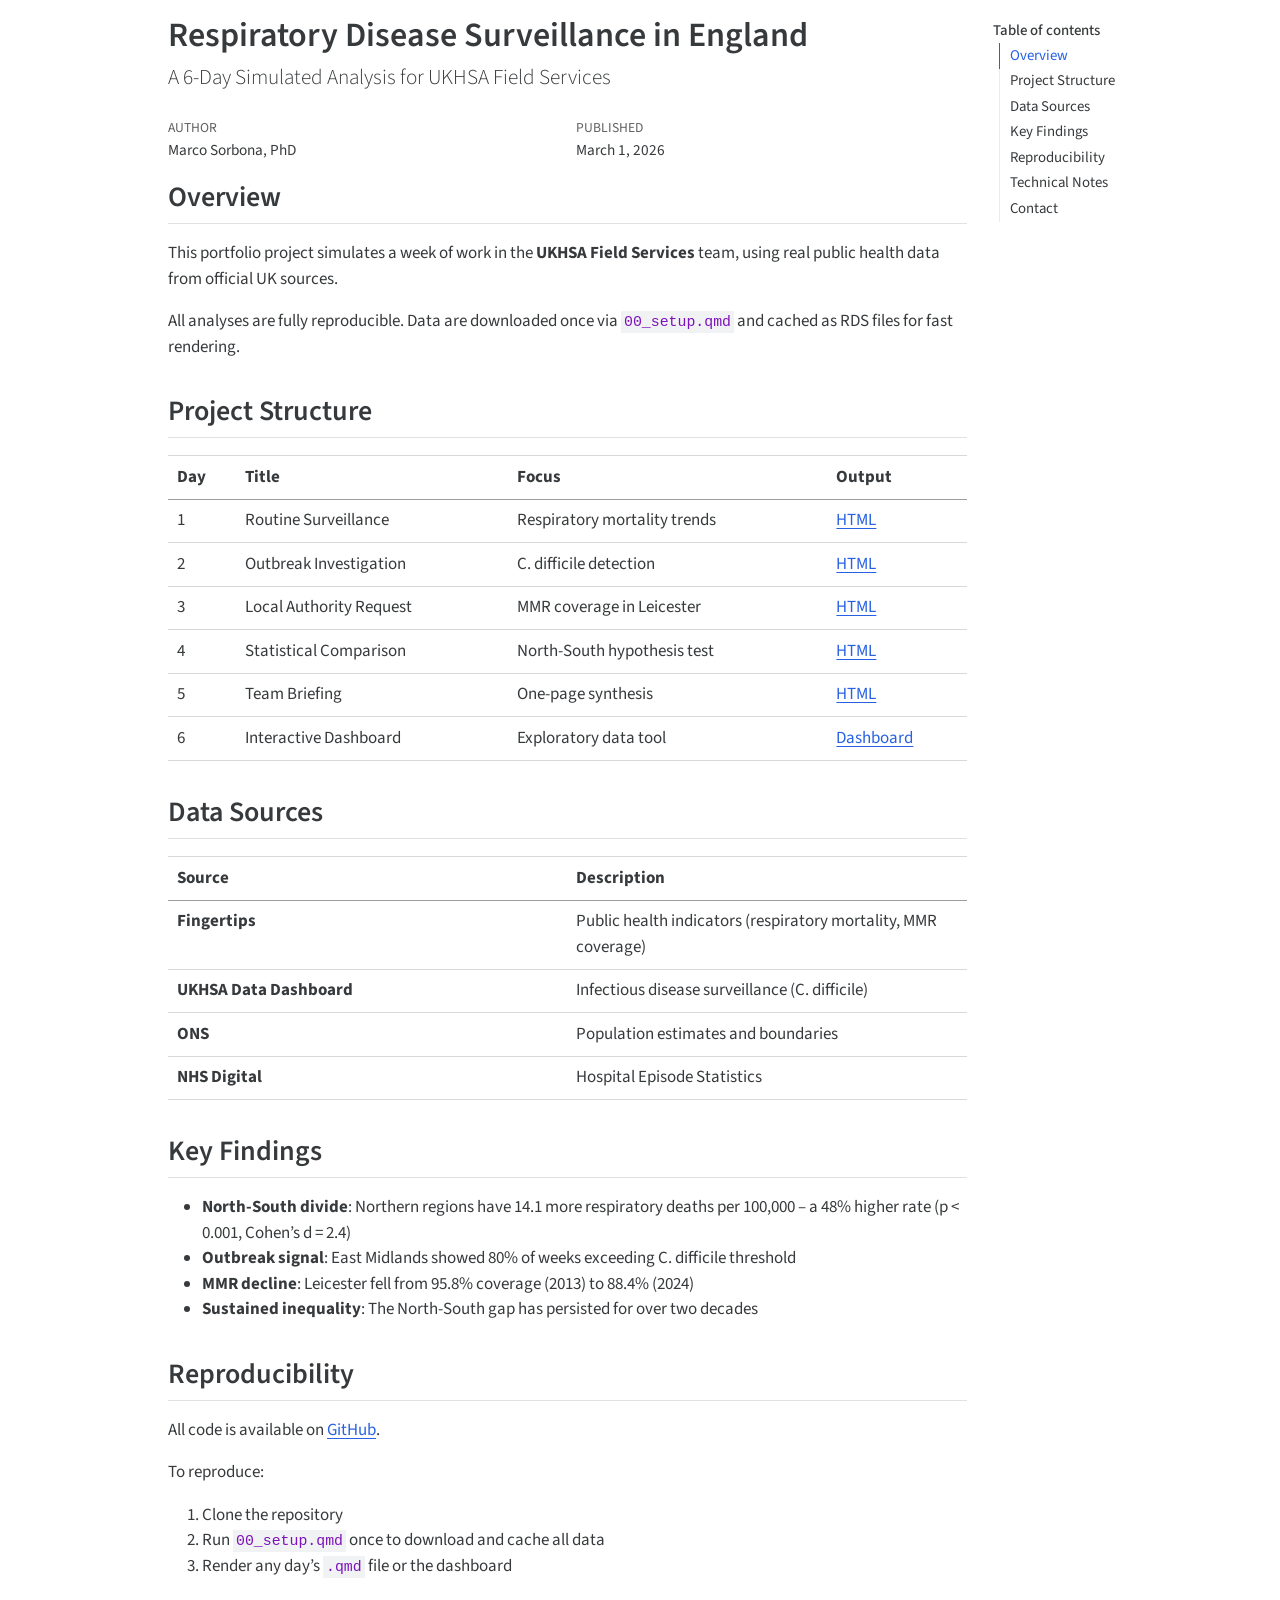
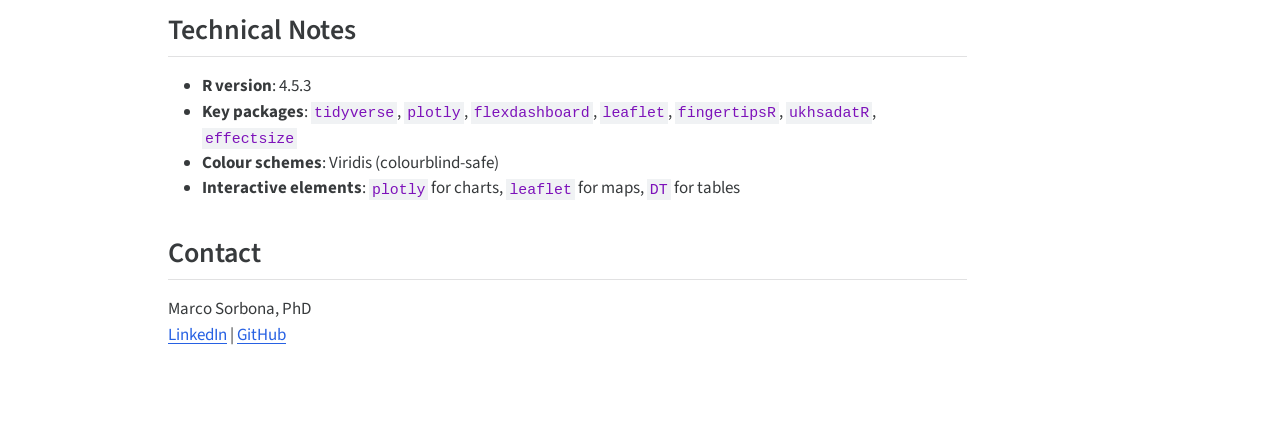
==== index.html @ 535877fd "Update .gitignore to include HTML files" ====
<!DOCTYPE html>
<html xmlns="http://www.w3.org/1999/xhtml" lang="en" xml:lang="en"><head>

<meta charset="utf-8">
<meta name="generator" content="quarto-1.8.25">

<meta name="viewport" content="width=device-width, initial-scale=1.0, user-scalable=yes">

<meta name="author" content="Marco Sorbona, PhD">
<meta name="dcterms.date" content="2026-03-01">

<title>Respiratory Disease Surveillance in England</title>
<style>
code{white-space: pre-wrap;}
span.smallcaps{font-variant: small-caps;}
div.columns{display: flex; gap: min(4vw, 1.5em);}
div.column{flex: auto; overflow-x: auto;}
div.hanging-indent{margin-left: 1.5em; text-indent: -1.5em;}
ul.task-list{list-style: none;}
ul.task-list li input[type="checkbox"] {
  width: 0.8em;
  margin: 0 0.8em 0.2em -1em; /* quarto-specific, see https://github.com/quarto-dev/quarto-cli/issues/4556 */ 
  vertical-align: middle;
}
</style>


<script src="index_files/libs/clipboard/clipboard.min.js"></script>
<script src="index_files/libs/quarto-html/quarto.js" type="module"></script>
<script src="index_files/libs/quarto-html/tabsets/tabsets.js" type="module"></script>
<script src="index_files/libs/quarto-html/axe/axe-check.js" type="module"></script>
<script src="index_files/libs/quarto-html/popper.min.js"></script>
<script src="index_files/libs/quarto-html/tippy.umd.min.js"></script>
<script src="index_files/libs/quarto-html/anchor.min.js"></script>
<link href="index_files/libs/quarto-html/tippy.css" rel="stylesheet">
<link href="index_files/libs/quarto-html/quarto-syntax-highlighting-7b89279ff1a6dce999919e0e67d4d9ec.css" rel="stylesheet" id="quarto-text-highlighting-styles">
<script src="index_files/libs/bootstrap/bootstrap.min.js"></script>
<link href="index_files/libs/bootstrap/bootstrap-icons.css" rel="stylesheet">
<link href="index_files/libs/bootstrap/bootstrap-4d7f0bce1131f3e5f9547cd857cfbfc8.min.css" rel="stylesheet" append-hash="true" id="quarto-bootstrap" data-mode="light">


</head>

<body class="quarto-light">

<div id="quarto-content" class="page-columns page-rows-contents page-layout-article">
<div id="quarto-margin-sidebar" class="sidebar margin-sidebar">
  <nav id="TOC" role="doc-toc" class="toc-active">
    <h2 id="toc-title">Table of contents</h2>
   
  <ul>
  <li><a href="#overview" id="toc-overview" class="nav-link active" data-scroll-target="#overview">Overview</a></li>
  <li><a href="#project-structure" id="toc-project-structure" class="nav-link" data-scroll-target="#project-structure">Project Structure</a></li>
  <li><a href="#data-sources" id="toc-data-sources" class="nav-link" data-scroll-target="#data-sources">Data Sources</a></li>
  <li><a href="#key-findings" id="toc-key-findings" class="nav-link" data-scroll-target="#key-findings">Key Findings</a></li>
  <li><a href="#reproducibility" id="toc-reproducibility" class="nav-link" data-scroll-target="#reproducibility">Reproducibility</a></li>
  <li><a href="#technical-notes" id="toc-technical-notes" class="nav-link" data-scroll-target="#technical-notes">Technical Notes</a></li>
  <li><a href="#contact" id="toc-contact" class="nav-link" data-scroll-target="#contact">Contact</a></li>
  </ul>
</nav>
</div>
<main class="content" id="quarto-document-content">

<header id="title-block-header" class="quarto-title-block default">
<div class="quarto-title">
<h1 class="title">Respiratory Disease Surveillance in England</h1>
<p class="subtitle lead">A 6‑Day Simulated Analysis for UKHSA Field Services</p>
</div>



<div class="quarto-title-meta">

    <div>
    <div class="quarto-title-meta-heading">Author</div>
    <div class="quarto-title-meta-contents">
             <p>Marco Sorbona, PhD </p>
          </div>
  </div>
    
    <div>
    <div class="quarto-title-meta-heading">Published</div>
    <div class="quarto-title-meta-contents">
      <p class="date">March 1, 2026</p>
    </div>
  </div>
  
    
  </div>
  


</header>


<section id="overview" class="level2">
<h2 class="anchored" data-anchor-id="overview">Overview</h2>
<p>This portfolio project simulates a week of work in the <strong>UKHSA Field Services</strong> team, using real public health data from official UK sources.</p>
<p>All analyses are fully reproducible. Data are downloaded once via <code>00_setup.qmd</code> and cached as RDS files for fast rendering.</p>
</section>
<section id="project-structure" class="level2">
<h2 class="anchored" data-anchor-id="project-structure">Project Structure</h2>
<table class="caption-top table">
<thead>
<tr class="header">
<th>Day</th>
<th>Title</th>
<th>Focus</th>
<th>Output</th>
</tr>
</thead>
<tbody>
<tr class="odd">
<td>1</td>
<td>Routine Surveillance</td>
<td>Respiratory mortality trends</td>
<td><a href="https://marcosorbona.github.io/ukhsa-respiratory-and-otbreak-surveillance/01_day1_surveillance.html">HTML</a></td>
</tr>
<tr class="even">
<td>2</td>
<td>Outbreak Investigation</td>
<td>C. difficile detection</td>
<td><a href="https://marcosorbona.github.io/ukhsa-respiratory-and-otbreak-surveillance/02_day2_outbreak.html">HTML</a></td>
</tr>
<tr class="odd">
<td>3</td>
<td>Local Authority Request</td>
<td>MMR coverage in Leicester</td>
<td><a href="https://marcosorbona.github.io/ukhsa-respiratory-and-otbreak-surveillance/03_day3_data_request.html">HTML</a></td>
</tr>
<tr class="even">
<td>4</td>
<td>Statistical Comparison</td>
<td>North‑South hypothesis test</td>
<td><a href="https://marcosorbona.github.io/ukhsa-respiratory-and-otbreak-surveillance/04_day4_statistical.html">HTML</a></td>
</tr>
<tr class="odd">
<td>5</td>
<td>Team Briefing</td>
<td>One‑page synthesis</td>
<td><a href="https://marcosorbona.github.io/ukhsa-respiratory-and-otbreak-surveillance/05_day5_briefing.pdf">HTML</a></td>
</tr>
<tr class="even">
<td>6</td>
<td>Interactive Dashboard</td>
<td>Exploratory data tool</td>
<td><a href="https://marcosorbona.github.io/ukhsa-respiratory-and-otbreak-surveillance/06_day6_dashboard.html">Dashboard</a></td>
</tr>
</tbody>
</table>
</section>
<section id="data-sources" class="level2">
<h2 class="anchored" data-anchor-id="data-sources">Data Sources</h2>
<table class="caption-top table">
<colgroup>
<col style="width: 50%">
<col style="width: 50%">
</colgroup>
<thead>
<tr class="header">
<th>Source</th>
<th>Description</th>
</tr>
</thead>
<tbody>
<tr class="odd">
<td><strong>Fingertips</strong></td>
<td>Public health indicators (respiratory mortality, MMR coverage)</td>
</tr>
<tr class="even">
<td><strong>UKHSA Data Dashboard</strong></td>
<td>Infectious disease surveillance (C. difficile)</td>
</tr>
<tr class="odd">
<td><strong>ONS</strong></td>
<td>Population estimates and boundaries</td>
</tr>
<tr class="even">
<td><strong>NHS Digital</strong></td>
<td>Hospital Episode Statistics</td>
</tr>
</tbody>
</table>
</section>
<section id="key-findings" class="level2">
<h2 class="anchored" data-anchor-id="key-findings">Key Findings</h2>
<ul>
<li><strong>North‑South divide</strong>: Northern regions have 14.1 more respiratory deaths per 100,000 – a 48% higher rate (p &lt; 0.001, Cohen’s d = 2.4)</li>
<li><strong>Outbreak signal</strong>: East Midlands showed 80% of weeks exceeding C. difficile threshold</li>
<li><strong>MMR decline</strong>: Leicester fell from 95.8% coverage (2013) to 88.4% (2024)</li>
<li><strong>Sustained inequality</strong>: The North‑South gap has persisted for over two decades</li>
</ul>
</section>
<section id="reproducibility" class="level2">
<h2 class="anchored" data-anchor-id="reproducibility">Reproducibility</h2>
<p>All code is available on <a href="https://github.com/MarcoSorbona/ukhsa-respiratory-and-otbreak-surveillance">GitHub</a>.</p>
<p>To reproduce:</p>
<ol type="1">
<li>Clone the repository</li>
<li>Run <code>00_setup.qmd</code> once to download and cache all data</li>
<li>Render any day’s <code>.qmd</code> file or the dashboard</li>
</ol>
</section>
<section id="technical-notes" class="level2">
<h2 class="anchored" data-anchor-id="technical-notes">Technical Notes</h2>
<ul>
<li><strong>R version</strong>: 4.5.3</li>
<li><strong>Key packages</strong>: <code>tidyverse</code>, <code>plotly</code>, <code>flexdashboard</code>, <code>leaflet</code>, <code>fingertipsR</code>, <code>ukhsadatR</code>, <code>effectsize</code></li>
<li><strong>Colour schemes</strong>: Viridis (colourblind‑safe)</li>
<li><strong>Interactive elements</strong>: <code>plotly</code> for charts, <code>leaflet</code> for maps, <code>DT</code> for tables</li>
</ul>
</section>
<section id="contact" class="level2">
<h2 class="anchored" data-anchor-id="contact">Contact</h2>
<p>Marco Sorbona, PhD<br>
<a href="https://linkedin.com/in/marco-sorbona-PhD">LinkedIn</a> | <a href="https://github.com/MarcoSorbona">GitHub</a></p>
</section>

</main>
<!-- /main column -->
<script id="quarto-html-after-body" type="application/javascript">
  window.document.addEventListener("DOMContentLoaded", function (event) {
    const icon = "";
    const anchorJS = new window.AnchorJS();
    anchorJS.options = {
      placement: 'right',
      icon: icon
    };
    anchorJS.add('.anchored');
    const isCodeAnnotation = (el) => {
      for (const clz of el.classList) {
        if (clz.startsWith('code-annotation-')) {                     
          return true;
        }
      }
      return false;
    }
    const onCopySuccess = function(e) {
      // button target
      const button = e.trigger;
      // don't keep focus
      button.blur();
      // flash "checked"
      button.classList.add('code-copy-button-checked');
      var currentTitle = button.getAttribute("title");
      button.setAttribute("title", "Copied!");
      let tooltip;
      if (window.bootstrap) {
        button.setAttribute("data-bs-toggle", "tooltip");
        button.setAttribute("data-bs-placement", "left");
        button.setAttribute("data-bs-title", "Copied!");
        tooltip = new bootstrap.Tooltip(button, 
          { trigger: "manual", 
            customClass: "code-copy-button-tooltip",
            offset: [0, -8]});
        tooltip.show();    
      }
      setTimeout(function() {
        if (tooltip) {
          tooltip.hide();
          button.removeAttribute("data-bs-title");
          button.removeAttribute("data-bs-toggle");
          button.removeAttribute("data-bs-placement");
        }
        button.setAttribute("title", currentTitle);
        button.classList.remove('code-copy-button-checked');
      }, 1000);
      // clear code selection
      e.clearSelection();
    }
    const getTextToCopy = function(trigger) {
      const outerScaffold = trigger.parentElement.cloneNode(true);
      const codeEl = outerScaffold.querySelector('code');
      for (const childEl of codeEl.children) {
        if (isCodeAnnotation(childEl)) {
          childEl.remove();
        }
      }
      return codeEl.innerText;
    }
    const clipboard = new window.ClipboardJS('.code-copy-button:not([data-in-quarto-modal])', {
      text: getTextToCopy
    });
    clipboard.on('success', onCopySuccess);
    if (window.document.getElementById('quarto-embedded-source-code-modal')) {
      const clipboardModal = new window.ClipboardJS('.code-copy-button[data-in-quarto-modal]', {
        text: getTextToCopy,
        container: window.document.getElementById('quarto-embedded-source-code-modal')
      });
      clipboardModal.on('success', onCopySuccess);
    }
      var localhostRegex = new RegExp(/^(?:http|https):\/\/localhost\:?[0-9]*\//);
      var mailtoRegex = new RegExp(/^mailto:/);
        var filterRegex = new RegExp('/' + window.location.host + '/');
      var isInternal = (href) => {
          return filterRegex.test(href) || localhostRegex.test(href) || mailtoRegex.test(href);
      }
      // Inspect non-navigation links and adorn them if external
     var links = window.document.querySelectorAll('a[href]:not(.nav-link):not(.navbar-brand):not(.toc-action):not(.sidebar-link):not(.sidebar-item-toggle):not(.pagination-link):not(.no-external):not([aria-hidden]):not(.dropdown-item):not(.quarto-navigation-tool):not(.about-link)');
      for (var i=0; i<links.length; i++) {
        const link = links[i];
        if (!isInternal(link.href)) {
          // undo the damage that might have been done by quarto-nav.js in the case of
          // links that we want to consider external
          if (link.dataset.originalHref !== undefined) {
            link.href = link.dataset.originalHref;
          }
        }
      }
    function tippyHover(el, contentFn, onTriggerFn, onUntriggerFn) {
      const config = {
        allowHTML: true,
        maxWidth: 500,
        delay: 100,
        arrow: false,
        appendTo: function(el) {
            return el.parentElement;
        },
        interactive: true,
        interactiveBorder: 10,
        theme: 'quarto',
        placement: 'bottom-start',
      };
      if (contentFn) {
        config.content = contentFn;
      }
      if (onTriggerFn) {
        config.onTrigger = onTriggerFn;
      }
      if (onUntriggerFn) {
        config.onUntrigger = onUntriggerFn;
      }
      window.tippy(el, config); 
    }
    const noterefs = window.document.querySelectorAll('a[role="doc-noteref"]');
    for (var i=0; i<noterefs.length; i++) {
      const ref = noterefs[i];
      tippyHover(ref, function() {
        // use id or data attribute instead here
        let href = ref.getAttribute('data-footnote-href') || ref.getAttribute('href');
        try { href = new URL(href).hash; } catch {}
        const id = href.replace(/^#\/?/, "");
        const note = window.document.getElementById(id);
        if (note) {
          return note.innerHTML;
        } else {
          return "";
        }
      });
    }
    const xrefs = window.document.querySelectorAll('a.quarto-xref');
    const processXRef = (id, note) => {
      // Strip column container classes
      const stripColumnClz = (el) => {
        el.classList.remove("page-full", "page-columns");
        if (el.children) {
          for (const child of el.children) {
            stripColumnClz(child);
          }
        }
      }
      stripColumnClz(note)
      if (id === null || id.startsWith('sec-')) {
        // Special case sections, only their first couple elements
        const container = document.createElement("div");
        if (note.children && note.children.length > 2) {
          container.appendChild(note.children[0].cloneNode(true));
          for (let i = 1; i < note.children.length; i++) {
            const child = note.children[i];
            if (child.tagName === "P" && child.innerText === "") {
              continue;
            } else {
              container.appendChild(child.cloneNode(true));
              break;
            }
          }
          if (window.Quarto?.typesetMath) {
            window.Quarto.typesetMath(container);
          }
          return container.innerHTML
        } else {
          if (window.Quarto?.typesetMath) {
            window.Quarto.typesetMath(note);
          }
          return note.innerHTML;
        }
      } else {
        // Remove any anchor links if they are present
        const anchorLink = note.querySelector('a.anchorjs-link');
        if (anchorLink) {
          anchorLink.remove();
        }
        if (window.Quarto?.typesetMath) {
          window.Quarto.typesetMath(note);
        }
        if (note.classList.contains("callout")) {
          return note.outerHTML;
        } else {
          return note.innerHTML;
        }
      }
    }
    for (var i=0; i<xrefs.length; i++) {
      const xref = xrefs[i];
      tippyHover(xref, undefined, function(instance) {
        instance.disable();
        let url = xref.getAttribute('href');
        let hash = undefined; 
        if (url.startsWith('#')) {
          hash = url;
        } else {
          try { hash = new URL(url).hash; } catch {}
        }
        if (hash) {
          const id = hash.replace(/^#\/?/, "");
          const note = window.document.getElementById(id);
          if (note !== null) {
            try {
              const html = processXRef(id, note.cloneNode(true));
              instance.setContent(html);
            } finally {
              instance.enable();
              instance.show();
            }
          } else {
            // See if we can fetch this
            fetch(url.split('#')[0])
            .then(res => res.text())
            .then(html => {
              const parser = new DOMParser();
              const htmlDoc = parser.parseFromString(html, "text/html");
              const note = htmlDoc.getElementById(id);
              if (note !== null) {
                const html = processXRef(id, note);
                instance.setContent(html);
              } 
            }).finally(() => {
              instance.enable();
              instance.show();
            });
          }
        } else {
          // See if we can fetch a full url (with no hash to target)
          // This is a special case and we should probably do some content thinning / targeting
          fetch(url)
          .then(res => res.text())
          .then(html => {
            const parser = new DOMParser();
            const htmlDoc = parser.parseFromString(html, "text/html");
            const note = htmlDoc.querySelector('main.content');
            if (note !== null) {
              // This should only happen for chapter cross references
              // (since there is no id in the URL)
              // remove the first header
              if (note.children.length > 0 && note.children[0].tagName === "HEADER") {
                note.children[0].remove();
              }
              const html = processXRef(null, note);
              instance.setContent(html);
            } 
          }).finally(() => {
            instance.enable();
            instance.show();
          });
        }
      }, function(instance) {
      });
    }
        let selectedAnnoteEl;
        const selectorForAnnotation = ( cell, annotation) => {
          let cellAttr = 'data-code-cell="' + cell + '"';
          let lineAttr = 'data-code-annotation="' +  annotation + '"';
          const selector = 'span[' + cellAttr + '][' + lineAttr + ']';
          return selector;
        }
        const selectCodeLines = (annoteEl) => {
          const doc = window.document;
          const targetCell = annoteEl.getAttribute("data-target-cell");
          const targetAnnotation = annoteEl.getAttribute("data-target-annotation");
          const annoteSpan = window.document.querySelector(selectorForAnnotation(targetCell, targetAnnotation));
          const lines = annoteSpan.getAttribute("data-code-lines").split(",");
          const lineIds = lines.map((line) => {
            return targetCell + "-" + line;
          })
          let top = null;
          let height = null;
          let parent = null;
          if (lineIds.length > 0) {
              //compute the position of the single el (top and bottom and make a div)
              const el = window.document.getElementById(lineIds[0]);
              top = el.offsetTop;
              height = el.offsetHeight;
              parent = el.parentElement.parentElement;
            if (lineIds.length > 1) {
              const lastEl = window.document.getElementById(lineIds[lineIds.length - 1]);
              const bottom = lastEl.offsetTop + lastEl.offsetHeight;
              height = bottom - top;
            }
            if (top !== null && height !== null && parent !== null) {
              // cook up a div (if necessary) and position it 
              let div = window.document.getElementById("code-annotation-line-highlight");
              if (div === null) {
                div = window.document.createElement("div");
                div.setAttribute("id", "code-annotation-line-highlight");
                div.style.position = 'absolute';
                parent.appendChild(div);
              }
              div.style.top = top - 2 + "px";
              div.style.height = height + 4 + "px";
              div.style.left = 0;
              let gutterDiv = window.document.getElementById("code-annotation-line-highlight-gutter");
              if (gutterDiv === null) {
                gutterDiv = window.document.createElement("div");
                gutterDiv.setAttribute("id", "code-annotation-line-highlight-gutter");
                gutterDiv.style.position = 'absolute';
                const codeCell = window.document.getElementById(targetCell);
                const gutter = codeCell.querySelector('.code-annotation-gutter');
                gutter.appendChild(gutterDiv);
              }
              gutterDiv.style.top = top - 2 + "px";
              gutterDiv.style.height = height + 4 + "px";
            }
            selectedAnnoteEl = annoteEl;
          }
        };
        const unselectCodeLines = () => {
          const elementsIds = ["code-annotation-line-highlight", "code-annotation-line-highlight-gutter"];
          elementsIds.forEach((elId) => {
            const div = window.document.getElementById(elId);
            if (div) {
              div.remove();
            }
          });
          selectedAnnoteEl = undefined;
        };
          // Handle positioning of the toggle
      window.addEventListener(
        "resize",
        throttle(() => {
          elRect = undefined;
          if (selectedAnnoteEl) {
            selectCodeLines(selectedAnnoteEl);
          }
        }, 10)
      );
      function throttle(fn, ms) {
      let throttle = false;
      let timer;
        return (...args) => {
          if(!throttle) { // first call gets through
              fn.apply(this, args);
              throttle = true;
          } else { // all the others get throttled
              if(timer) clearTimeout(timer); // cancel #2
              timer = setTimeout(() => {
                fn.apply(this, args);
                timer = throttle = false;
              }, ms);
          }
        };
      }
        // Attach click handler to the DT
        const annoteDls = window.document.querySelectorAll('dt[data-target-cell]');
        for (const annoteDlNode of annoteDls) {
          annoteDlNode.addEventListener('click', (event) => {
            const clickedEl = event.target;
            if (clickedEl !== selectedAnnoteEl) {
              unselectCodeLines();
              const activeEl = window.document.querySelector('dt[data-target-cell].code-annotation-active');
              if (activeEl) {
                activeEl.classList.remove('code-annotation-active');
              }
              selectCodeLines(clickedEl);
              clickedEl.classList.add('code-annotation-active');
            } else {
              // Unselect the line
              unselectCodeLines();
              clickedEl.classList.remove('code-annotation-active');
            }
          });
        }
    const findCites = (el) => {
      const parentEl = el.parentElement;
      if (parentEl) {
        const cites = parentEl.dataset.cites;
        if (cites) {
          return {
            el,
            cites: cites.split(' ')
          };
        } else {
          return findCites(el.parentElement)
        }
      } else {
        return undefined;
      }
    };
    var bibliorefs = window.document.querySelectorAll('a[role="doc-biblioref"]');
    for (var i=0; i<bibliorefs.length; i++) {
      const ref = bibliorefs[i];
      const citeInfo = findCites(ref);
      if (citeInfo) {
        tippyHover(citeInfo.el, function() {
          var popup = window.document.createElement('div');
          citeInfo.cites.forEach(function(cite) {
            var citeDiv = window.document.createElement('div');
            citeDiv.classList.add('hanging-indent');
            citeDiv.classList.add('csl-entry');
            var biblioDiv = window.document.getElementById('ref-' + cite);
            if (biblioDiv) {
              citeDiv.innerHTML = biblioDiv.innerHTML;
            }
            popup.appendChild(citeDiv);
          });
          return popup.innerHTML;
        });
      }
    }
  });
  </script>
</div> <!-- /content -->




</body></html>
---- index_files/libs/quarto-html/tippy.css ----
.tippy-box[data-animation=fade][data-state=hidden]{opacity:0}[data-tippy-root]{max-width:calc(100vw - 10px)}.tippy-box{position:relative;background-color:#333;color:#fff;border-radius:4px;font-size:14px;line-height:1.4;white-space:normal;outline:0;transition-property:transform,visibility,opacity}.tippy-box[data-placement^=top]>.tippy-arrow{bottom:0}.tippy-box[data-placement^=top]>.tippy-arrow:before{bottom:-7px;left:0;border-width:8px 8px 0;border-top-color:initial;transform-origin:center top}.tippy-box[data-placement^=bottom]>.tippy-arrow{top:0}.tippy-box[data-placement^=bottom]>.tippy-arrow:before{top:-7px;left:0;border-width:0 8px 8px;border-bottom-color:initial;transform-origin:center bottom}.tippy-box[data-placement^=left]>.tippy-arrow{right:0}.tippy-box[data-placement^=left]>.tippy-arrow:before{border-width:8px 0 8px 8px;border-left-color:initial;right:-7px;transform-origin:center left}.tippy-box[data-placement^=right]>.tippy-arrow{left:0}.tippy-box[data-placement^=right]>.tippy-arrow:before{left:-7px;border-width:8px 8px 8px 0;border-right-color:initial;transform-origin:center right}.tippy-box[data-inertia][data-state=visible]{transition-timing-function:cubic-bezier(.54,1.5,.38,1.11)}.tippy-arrow{width:16px;height:16px;color:#333}.tippy-arrow:before{content:"";position:absolute;border-color:transparent;border-style:solid}.tippy-content{position:relative;padding:5px 9px;z-index:1}
---- index_files/libs/quarto-html/quarto-syntax-highlighting-7b89279ff1a6dce999919e0e67d4d9ec.css ----
/* quarto syntax highlight colors */
:root {
  --quarto-hl-ot-color: #003B4F;
  --quarto-hl-at-color: #657422;
  --quarto-hl-ss-color: #20794D;
  --quarto-hl-an-color: #5E5E5E;
  --quarto-hl-fu-color: #4758AB;
  --quarto-hl-st-color: #20794D;
  --quarto-hl-cf-color: #003B4F;
  --quarto-hl-op-color: #5E5E5E;
  --quarto-hl-er-color: #AD0000;
  --quarto-hl-bn-color: #AD0000;
  --quarto-hl-al-color: #AD0000;
  --quarto-hl-va-color: #111111;
  --quarto-hl-bu-color: inherit;
  --quarto-hl-ex-color: inherit;
  --quarto-hl-pp-color: #AD0000;
  --quarto-hl-in-color: #5E5E5E;
  --quarto-hl-vs-color: #20794D;
  --quarto-hl-wa-color: #5E5E5E;
  --quarto-hl-do-color: #5E5E5E;
  --quarto-hl-im-color: #00769E;
  --quarto-hl-ch-color: #20794D;
  --quarto-hl-dt-color: #AD0000;
  --quarto-hl-fl-color: #AD0000;
  --quarto-hl-co-color: #5E5E5E;
  --quarto-hl-cv-color: #5E5E5E;
  --quarto-hl-cn-color: #8f5902;
  --quarto-hl-sc-color: #5E5E5E;
  --quarto-hl-dv-color: #AD0000;
  --quarto-hl-kw-color: #003B4F;
}

/* other quarto variables */
:root {
  --quarto-font-monospace: SFMono-Regular, Menlo, Monaco, Consolas, "Liberation Mono", "Courier New", monospace;
}

/* syntax highlight based on Pandoc's rules */
pre > code.sourceCode > span {
  color: #003B4F;
}

code.sourceCode > span {
  color: #003B4F;
}

div.sourceCode,
div.sourceCode pre.sourceCode {
  color: #003B4F;
}

/* Normal */
code span {
  color: #003B4F;
}

/* Alert */
code span.al {
  color: #AD0000;
  font-style: inherit;
}

/* Annotation */
code span.an {
  color: #5E5E5E;
  font-style: inherit;
}

/* Attribute */
code span.at {
  color: #657422;
  font-style: inherit;
}

/* BaseN */
code span.bn {
  color: #AD0000;
  font-style: inherit;
}

/* BuiltIn */
code span.bu {
  font-style: inherit;
}

/* ControlFlow */
code span.cf {
  color: #003B4F;
  font-weight: bold;
  font-style: inherit;
}

/* Char */
code span.ch {
  color: #20794D;
  font-style: inherit;
}

/* Constant */
code span.cn {
  color: #8f5902;
  font-style: inherit;
}

/* Comment */
code span.co {
  color: #5E5E5E;
  font-style: inherit;
}

/* CommentVar */
code span.cv {
  color: #5E5E5E;
  font-style: italic;
}

/* Documentation */
code span.do {
  color: #5E5E5E;
  font-style: italic;
}

/* DataType */
code span.dt {
  color: #AD0000;
  font-style: inherit;
}

/* DecVal */
code span.dv {
  color: #AD0000;
  font-style: inherit;
}

/* Error */
code span.er {
  color: #AD0000;
  font-style: inherit;
}

/* Extension */
code span.ex {
  font-style: inherit;
}

/* Float */
code span.fl {
  color: #AD0000;
  font-style: inherit;
}

/* Function */
code span.fu {
  color: #4758AB;
  font-style: inherit;
}

/* Import */
code span.im {
  color: #00769E;
  font-style: inherit;
}

/* Information */
code span.in {
  color: #5E5E5E;
  font-style: inherit;
}

/* Keyword */
code span.kw {
  color: #003B4F;
  font-weight: bold;
  font-style: inherit;
}

/* Operator */
code span.op {
  color: #5E5E5E;
  font-style: inherit;
}

/* Other */
code span.ot {
  color: #003B4F;
  font-style: inherit;
}

/* Preprocessor */
code span.pp {
  color: #AD0000;
  font-style: inherit;
}

/* SpecialChar */
code span.sc {
  color: #5E5E5E;
  font-style: inherit;
}

/* SpecialString */
code span.ss {
  color: #20794D;
  font-style: inherit;
}

/* String */
code span.st {
  color: #20794D;
  font-style: inherit;
}

/* Variable */
code span.va {
  color: #111111;
  font-style: inherit;
}

/* VerbatimString */
code span.vs {
  color: #20794D;
  font-style: inherit;
}

/* Warning */
code span.wa {
  color: #5E5E5E;
  font-style: italic;
}

.prevent-inlining {
  content: "</";
}

/*# sourceMappingURL=3944bc705cfaf4c80e56f77c5205168a.css.map */
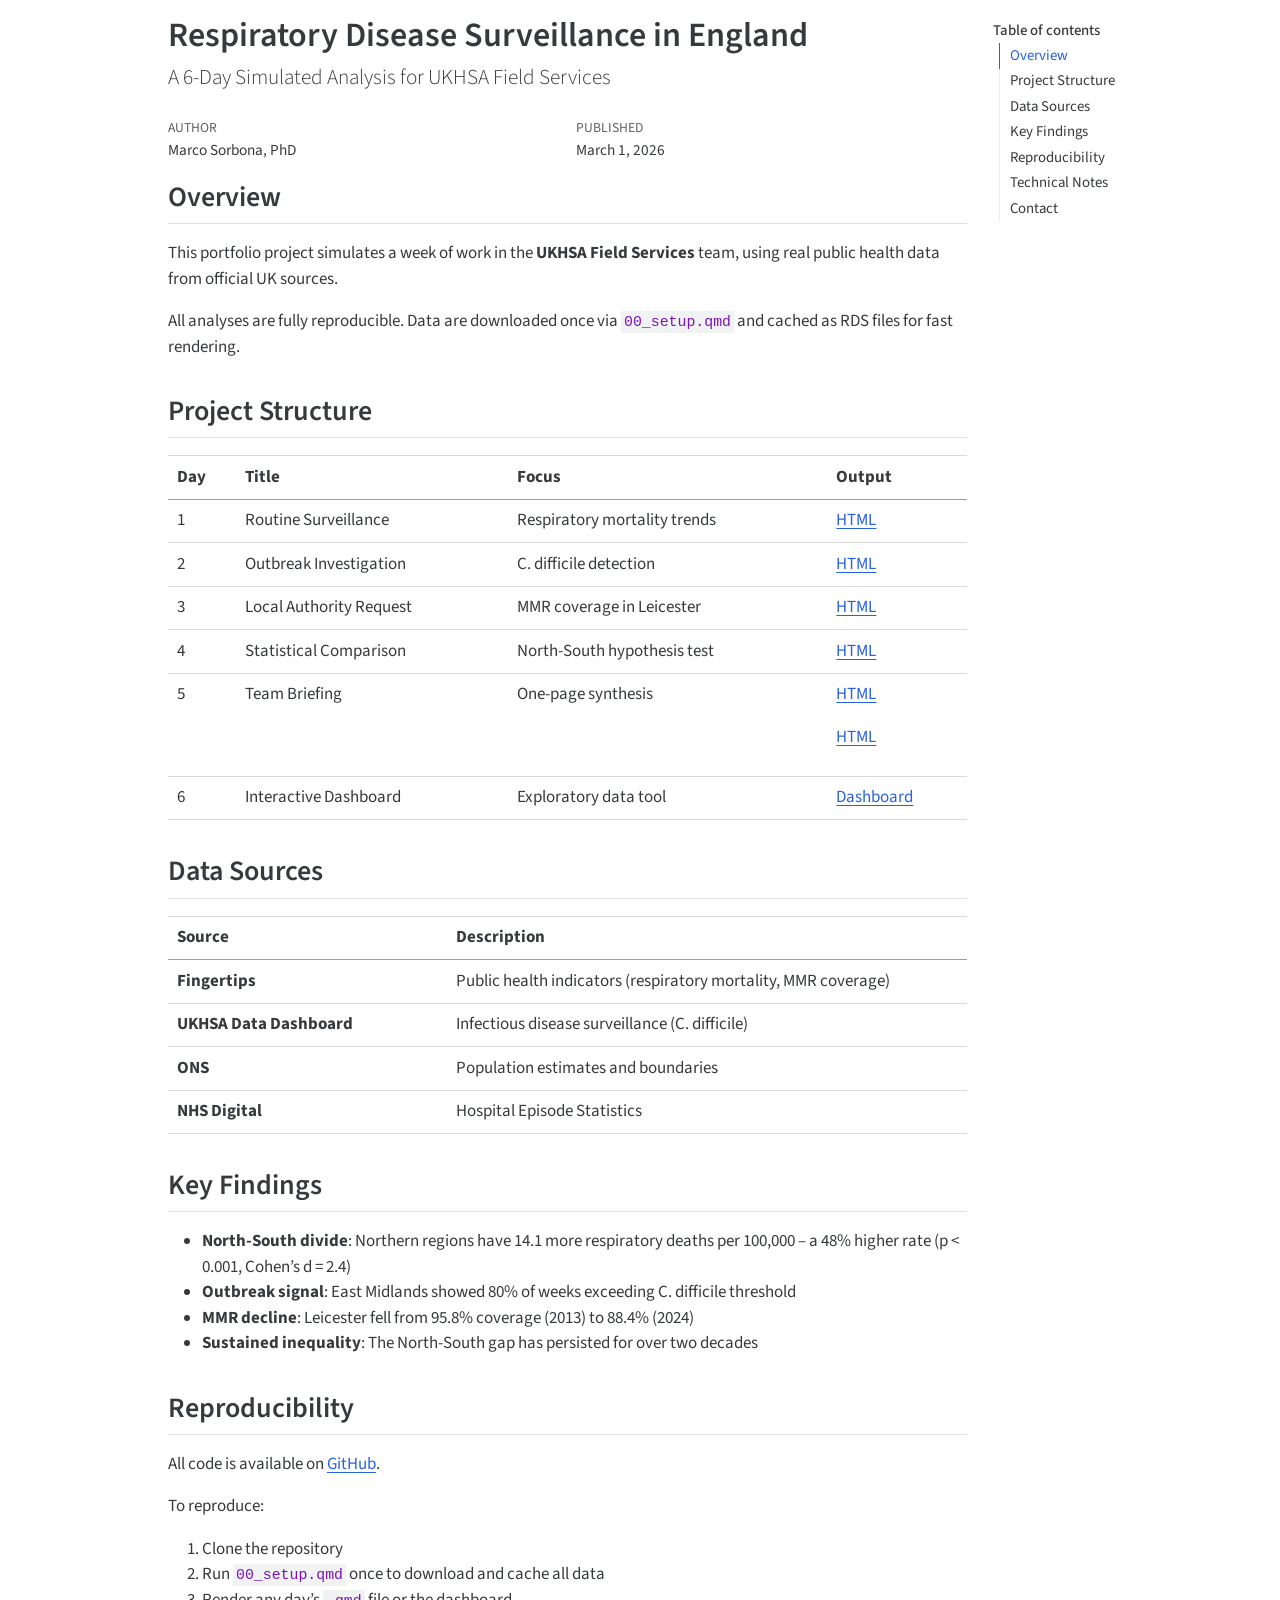
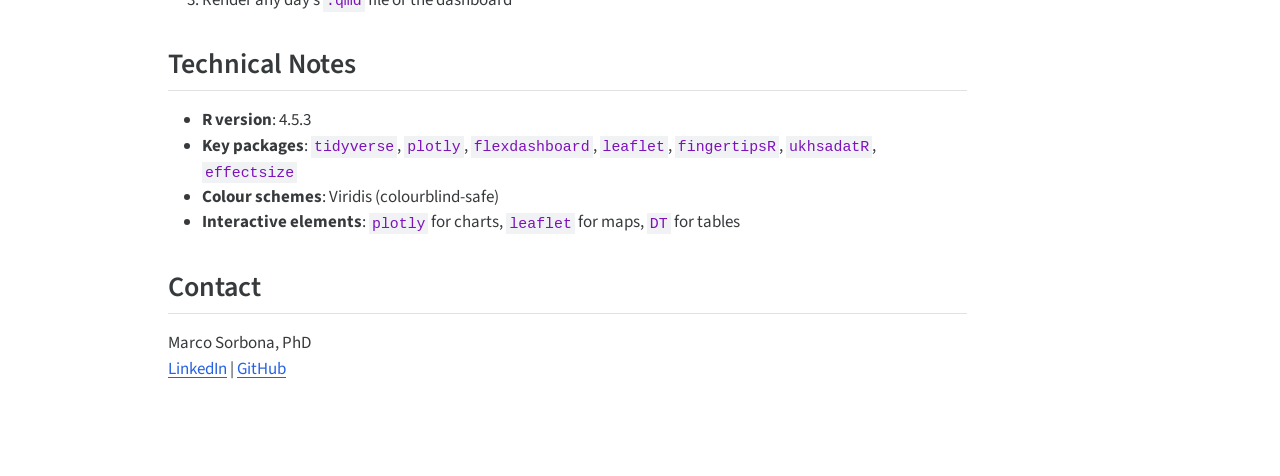
==== commit ec6a62da: "Commit HTML" ====
--- a/index.html
+++ b/index.html
@@ -114,37 +114,38 @@
 <td>1</td>
 <td>Routine Surveillance</td>
 <td>Respiratory mortality trends</td>
-<td><a href="https://marcosorbona.github.io/ukhsa-respiratory-and-otbreak-surveillance/01_day1_surveillance.html">HTML</a></td>
+<td><a href="https://marcosorbona.github.io/ukhsa-respiratory-and-outbreak-surveillance/01_day1_surveillance.html">HTML</a></td>
 </tr>
 <tr class="even">
 <td>2</td>
 <td>Outbreak Investigation</td>
 <td>C. difficile detection</td>
-<td><a href="https://marcosorbona.github.io/ukhsa-respiratory-and-otbreak-surveillance/02_day2_outbreak.html">HTML</a></td>
+<td><a href="https://marcosorbona.github.io/ukhsa-respiratory-and-outbreak-surveillance/02_day2_outbreak.html">HTML</a></td>
 </tr>
 <tr class="odd">
 <td>3</td>
 <td>Local Authority Request</td>
 <td>MMR coverage in Leicester</td>
-<td><a href="https://marcosorbona.github.io/ukhsa-respiratory-and-otbreak-surveillance/03_day3_data_request.html">HTML</a></td>
+<td><a href="https://marcosorbona.github.io/ukhsa-respiratory-and-outbreak-surveillance/03_day3_data_request.html">HTML</a></td>
 </tr>
 <tr class="even">
 <td>4</td>
 <td>Statistical Comparison</td>
 <td>North‑South hypothesis test</td>
-<td><a href="https://marcosorbona.github.io/ukhsa-respiratory-and-otbreak-surveillance/04_day4_statistical.html">HTML</a></td>
+<td><a href="https://marcosorbona.github.io/ukhsa-respiratory-and-outbreak-surveillance/04_day4_statistical.html">HTML</a></td>
 </tr>
 <tr class="odd">
 <td>5</td>
 <td>Team Briefing</td>
 <td>One‑page synthesis</td>
-<td><a href="https://marcosorbona.github.io/ukhsa-respiratory-and-otbreak-surveillance/05_day5_briefing.pdf">HTML</a></td>
+<td><p><a href="https://marcosorbona.github.io/ukhsa-respiratory-and-outbreak-surveillance/05_day5_briefing.html">HTML</a></p>
+<p><a href="https://marcosorbona.github.io/ukhsa-respiratory-and-outbreak-surveillance/05_day5_briefing.html">HTML</a></p></td>
 </tr>
 <tr class="even">
 <td>6</td>
 <td>Interactive Dashboard</td>
 <td>Exploratory data tool</td>
-<td><a href="https://marcosorbona.github.io/ukhsa-respiratory-and-otbreak-surveillance/06_day6_dashboard.html">Dashboard</a></td>
+<td><a href="https://marcosorbona.github.io/ukhsa-respiratory-and-outbreak-surveillance/06_day6_dashboard.html">Dashboard</a></td>
 </tr>
 </tbody>
 </table>
@@ -153,8 +154,8 @@
 <h2 class="anchored" data-anchor-id="data-sources">Data Sources</h2>
 <table class="caption-top table">
 <colgroup>
-<col style="width: 50%">
-<col style="width: 50%">
+<col style="width: 35%">
+<col style="width: 65%">
 </colgroup>
 <thead>
 <tr class="header">
@@ -193,7 +194,7 @@
 </section>
 <section id="reproducibility" class="level2">
 <h2 class="anchored" data-anchor-id="reproducibility">Reproducibility</h2>
-<p>All code is available on <a href="https://github.com/MarcoSorbona/ukhsa-respiratory-and-otbreak-surveillance">GitHub</a>.</p>
+<p>All code is available on <a href="https://github.com/MarcoSorbona/ukhsa-respiratory-and-outbreak-surveillance">GitHub</a>.</p>
 <p>To reproduce:</p>
 <ol type="1">
 <li>Clone the repository</li>
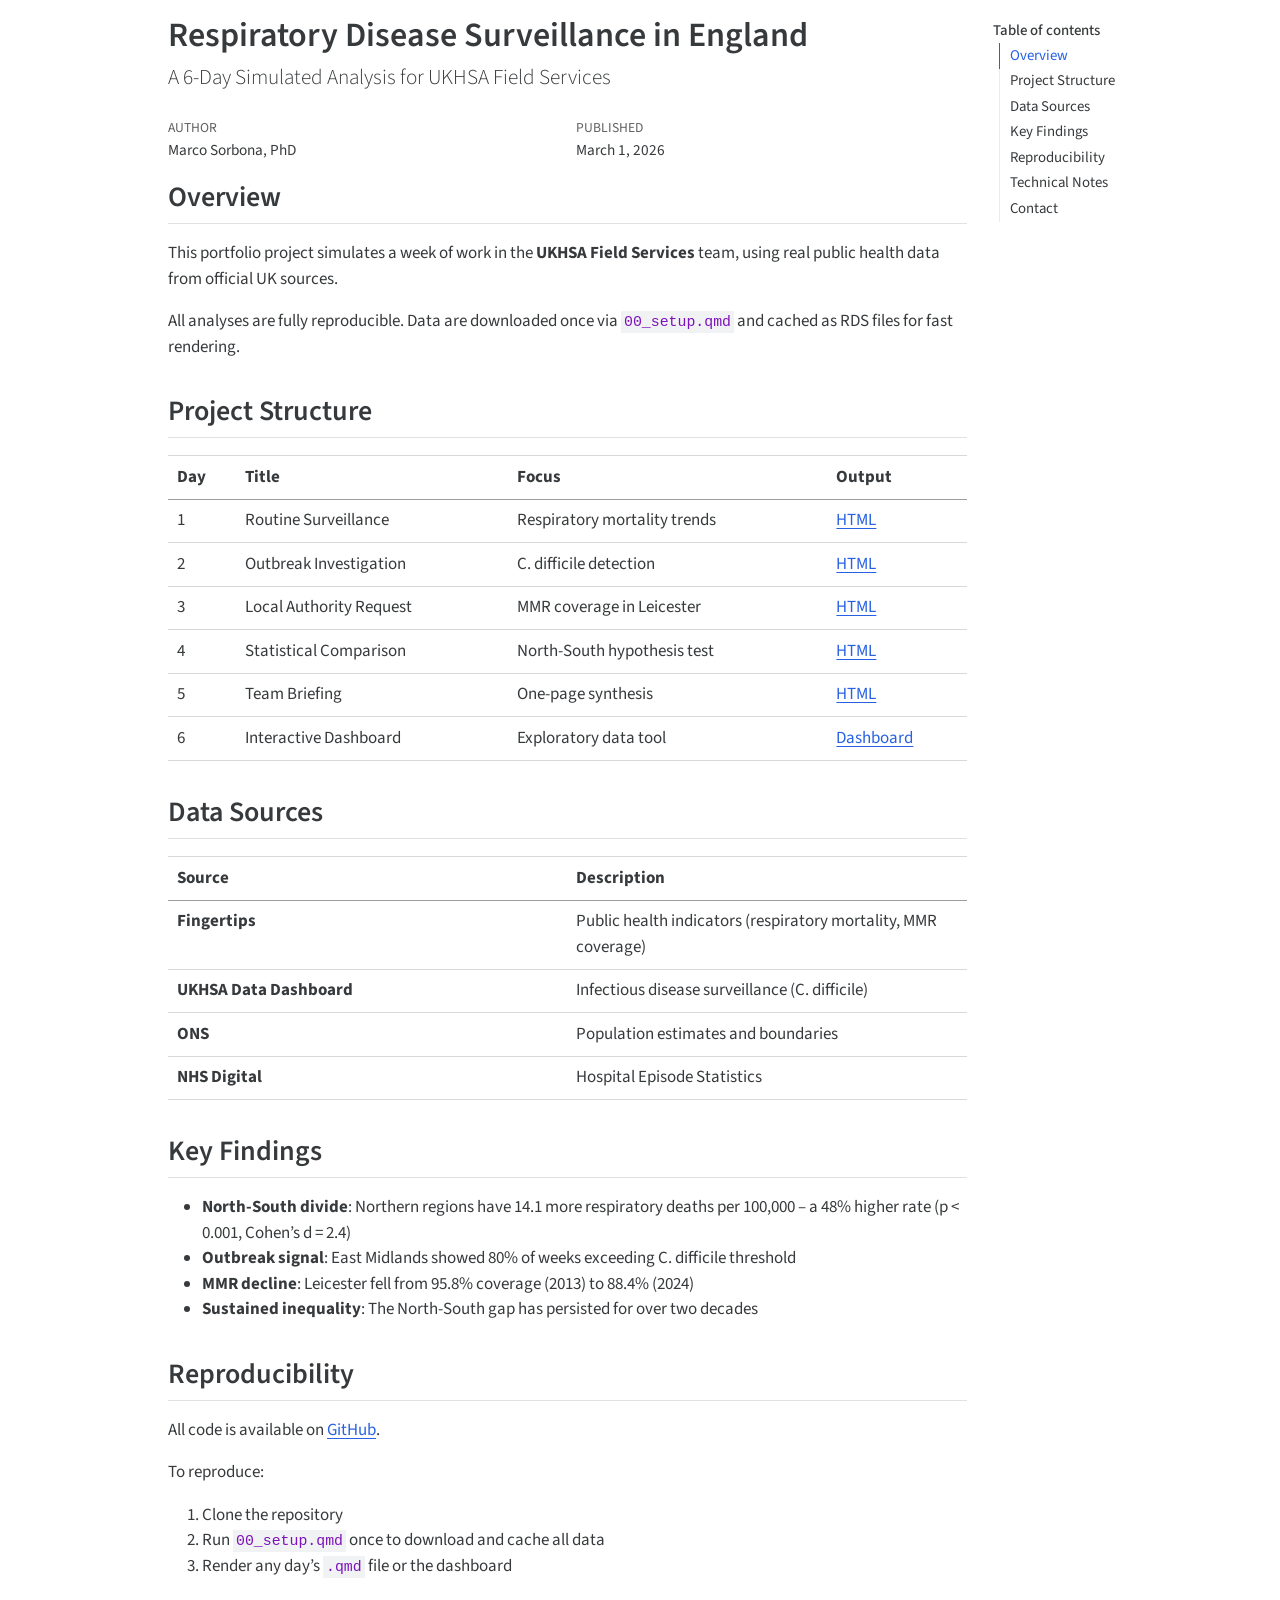
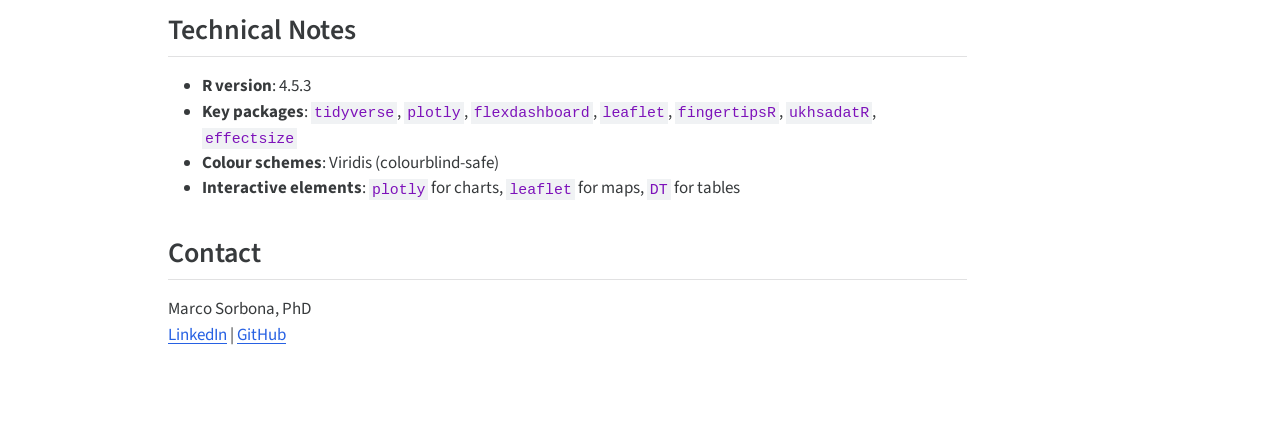
==== commit fbf1027e: "commit index for briefing" ====
--- a/index.html
+++ b/index.html
@@ -138,8 +138,7 @@
 <td>5</td>
 <td>Team Briefing</td>
 <td>One‑page synthesis</td>
-<td><p><a href="https://marcosorbona.github.io/ukhsa-respiratory-and-outbreak-surveillance/05_day5_briefing.html">HTML</a></p>
-<p><a href="https://marcosorbona.github.io/ukhsa-respiratory-and-outbreak-surveillance/05_day5_briefing.html">HTML</a></p></td>
+<td><a href="https://marcosorbona.github.io/ukhsa-respiratory-and-outbreak-surveillance/05_day5_briefing.html">HTML</a></td>
 </tr>
 <tr class="even">
 <td>6</td>
@@ -154,8 +153,8 @@
 <h2 class="anchored" data-anchor-id="data-sources">Data Sources</h2>
 <table class="caption-top table">
 <colgroup>
-<col style="width: 35%">
-<col style="width: 65%">
+<col style="width: 50%">
+<col style="width: 50%">
 </colgroup>
 <thead>
 <tr class="header">
